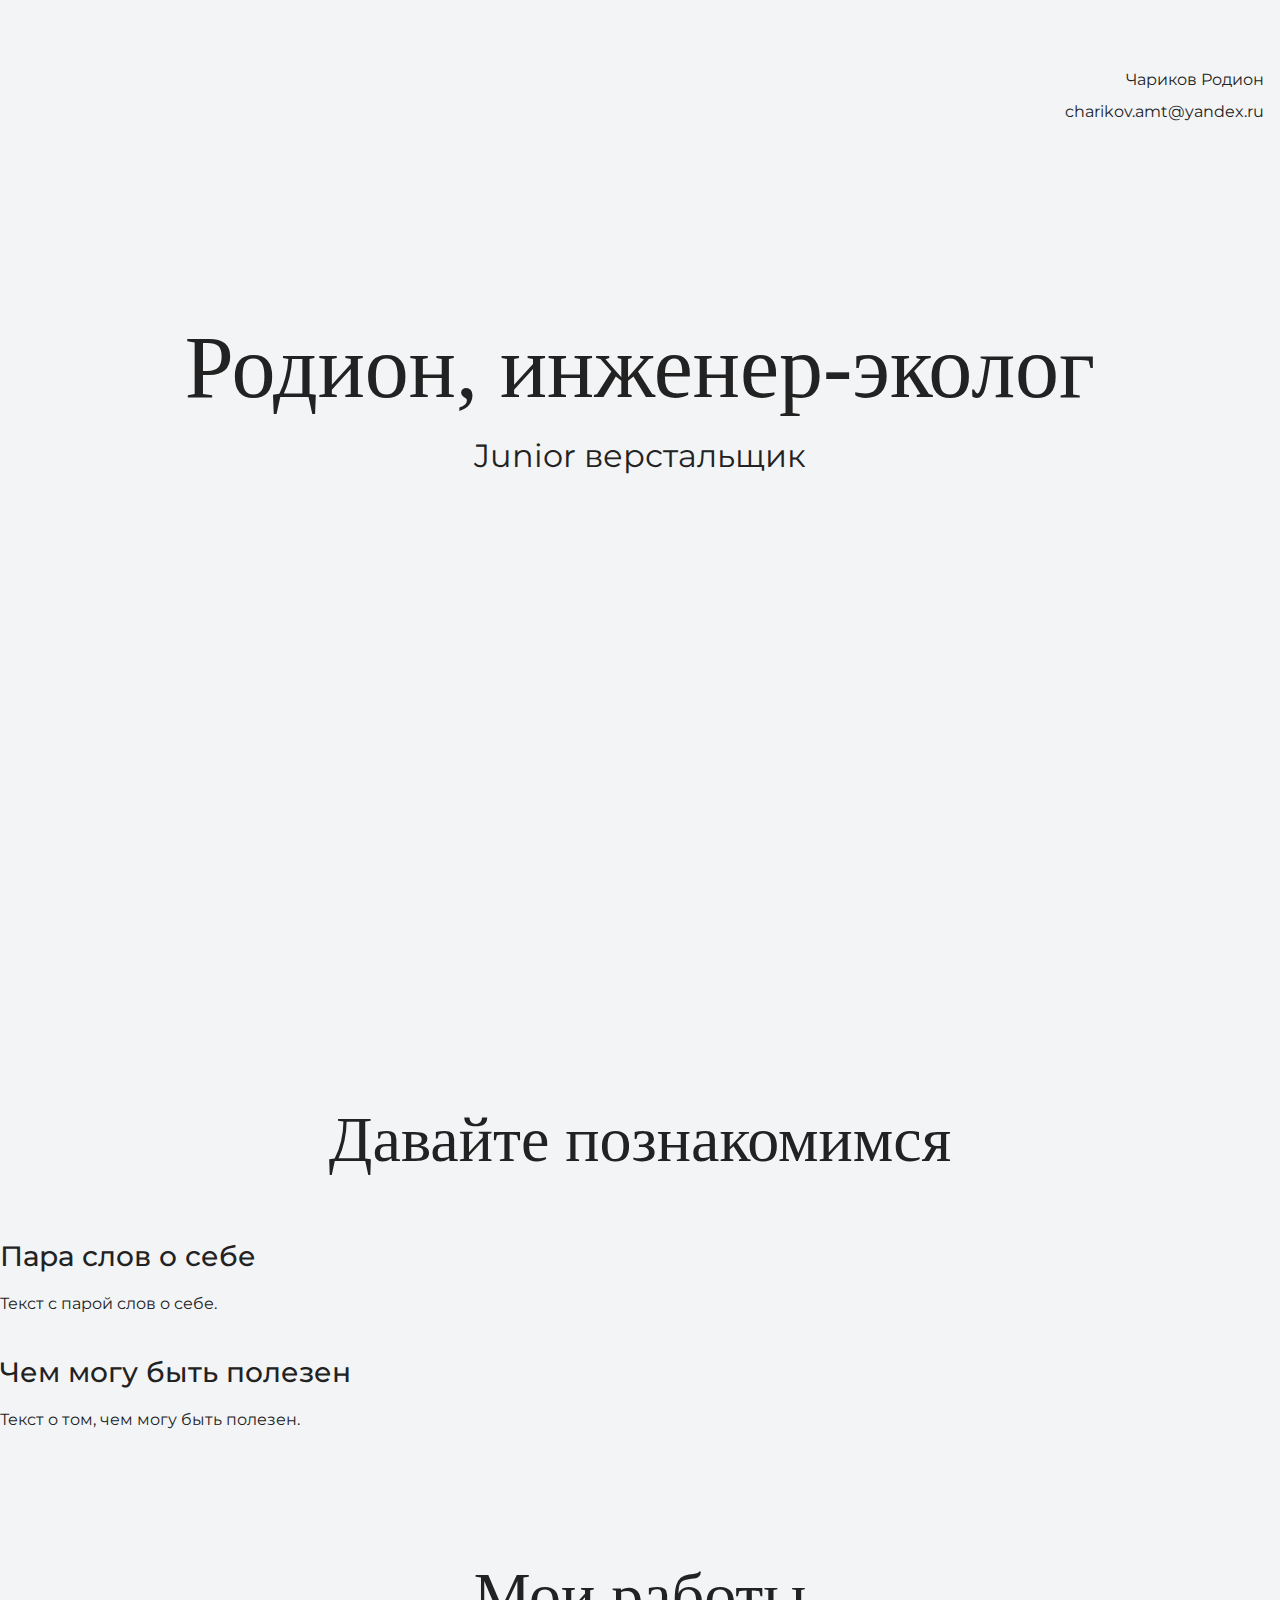
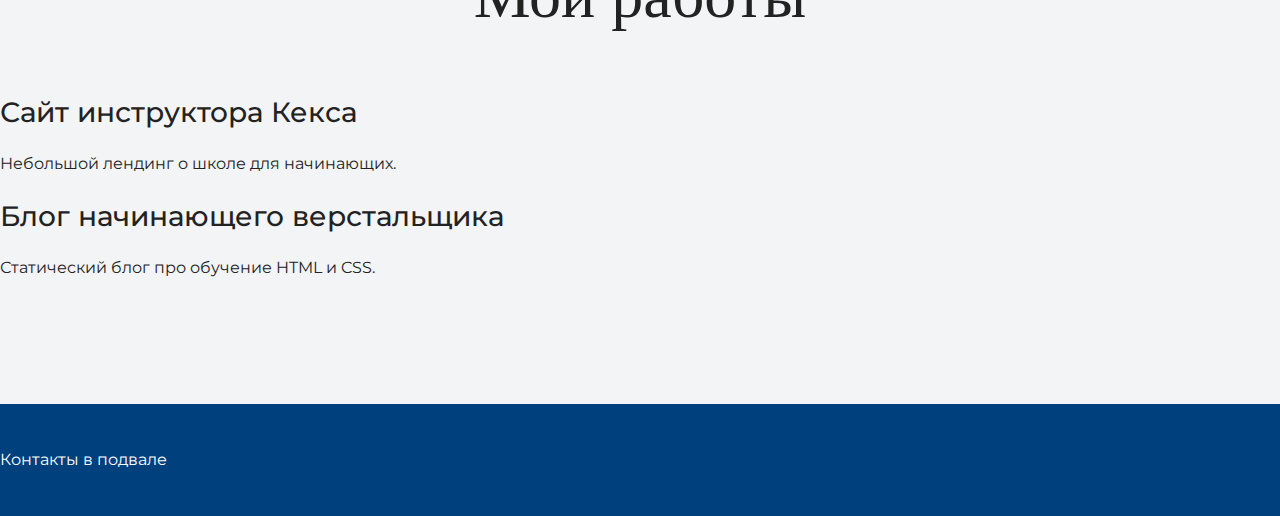
==== index.html @ d3b27a08 "Add files via upload" ====
<!DOCTYPE html>
<html lang="ru">
  <head>
    <meta charset="UTF-8">
    <link rel="stylesheet" href="style.css">
    <link href="https://fonts.googleapis.com/css?family=Montserrat:400,500,700|Old+Standard+TT&display=swap&subset=cyrillic" rel="stylesheet">
    <title>Портфолио Junior верстальщика</title>
  </head>

  <body>
    <header class="page-header">
      <div class="container">
        <br>Чариков Родион
        <br>charikov.amt@yandex.ru
        
      </div>
    </header>

    <section class="hero-image"><div class="container">
      <h1 class="heading">Родион, инженер-эколог</h1>
      <p>Junior верстальщик</p>
    </div></section>

    <section class="intro">
      <h2 class="subheading">Давайте познакомимся</h2>
      <h3>Пара слов о себе</h3>
      <p>Текст с парой слов о себе.</p>
      <h3>Чем могу быть полезен</h3>
      <p>Текст о том, чем могу быть полезен.</p>
    </section>

    <section class="portfolio">
      <h2 class="subheading">Мои работы</h2>

      <h3>Сайт инструктора Кекса</h3>
      <p>Небольшой лендинг о школе для начинающих.</p>

      <h3>Блог начинающего верстальщика</h3>
      <p>Статический блог про обучение HTML и CSS.</p>
    </section>

    <footer class="page-footer">
      Контакты в подвале
    </footer>
  </body>
</html>
---- style.css ----
body {
  margin: 0;
  min-width: 960px;
  font-family: "Montserrat", "Helvetica", "Arial", sans-serif;
  font-size: 16px;
  line-height: 32px;
  color: #222222;
  background-color: #f2f4f6;
  background-image: url("img/hero-bg.jpg");
  background-repeat: no-repeat;
  background-position: top center;
}

.container {
  max-width: 928px;
  margin: 0 auto;
  padding: 0 16px;
}

.page-header {
  margin: 0 0 160px;
  padding: 32px 0 32px;
}

.page-header .container,
.page-footer .container {
  max-width: 1408px;
  text-align: right;
}

.page-header a {
  margin-left: 56px;
  color: #288be6;
  text-decoration: none;
  background-repeat: no-repeat;
  background-position: left;
}

.header-email {
  padding-left: 30px;
  background-image: url("img/icon-email-header.svg");
}

.header-phone {
  padding-left: 25px;
  background-image: url("img/icon-phone-header.svg");
}

.hero-image {
  margin-bottom: 620px;
}

.hero-image .container {
  max-width: 1408px;
  text-align: center;
}

.heading {
  margin: 0 0 16px;
  font-family: "Old Standard TT", "Times", "Times New Roman", serif;
  font-size: 88px;
  line-height: 96px;
  font-weight: 400;
}

.hero-image p {
  margin: 0;
  font-size: 32px;
  line-height: 48px;
}

.intro {
  margin: 0 0 120px;
}

.subheading {
  margin: 0 0 56px;
  font-family: "Old Standard TT", "Times", "Times New Roman", serif;
  font-size: 64px;
  line-height: 80px;
  font-weight: 400;
  text-align: center;
}

.user-image {
  margin: 0 0 32px;
  text-align: center;
}

.intro h3,
.portfolio h3 {
  margin: 0 0 12px;
  font-size: 28px;
  line-height: 40px;
  font-weight: 500;
}

.intro p {
  margin: 0 0 32px;
}

.skills-list {
  margin: 0;
  padding: 0;
}

.skills-list dt {
  padding-left: 32px;
  background-repeat: no-repeat;
  background-position: left;
}

.skill-html {
  background-image: url("img/icon-html.svg");
}

.skill-css {
  background-image: url("img/icon-css.svg");
}

.level {
  margin: 4px 0 16px;
  padding: 0;
  height: 14px;
  font-size: 0;
  background-color: #ffffff;
  border: 1px solid #86c3fa;
  border-radius: 8px;
}

.level div {
  margin: 1px;
  height: 12px;
  background-color: #288be6;
  border-radius: 6px;
}

.portfolio {
  margin: 0 0 120px;
}

.projects {
  margin: 0;
  padding: 0;
  list-style: none;
}

.projects li {
  margin: 0 0 80px;
}

.project-image {
  margin: 0 0 24px;
  text-align: center;
}

.projects p {
  margin: 0 0 24px;
}

.button {
  padding: 6px 20px;
  display: inline-block;
  vertical-align: baseline;
  text-decoration: none;
  text-transform: uppercase;
  border-radius: 4px;
  background-color: #288be6;
  color: #ffffff;
}

.page-footer {
  padding: 40px 0;
  background-color: #00417d;
  color: #ffffff;
}

.page-footer a {
  margin-left: 56px;
  color: inherit;
  text-decoration: none;
  background-repeat: no-repeat;
  background-position: left;
}

.footer-email {
  padding-left: 30px;
  background-image: url("img/icon-email-footer.svg");
}

.footer-phone {
  padding-left: 25px;
  background-image: url("img/icon-phone-footer.svg");
}
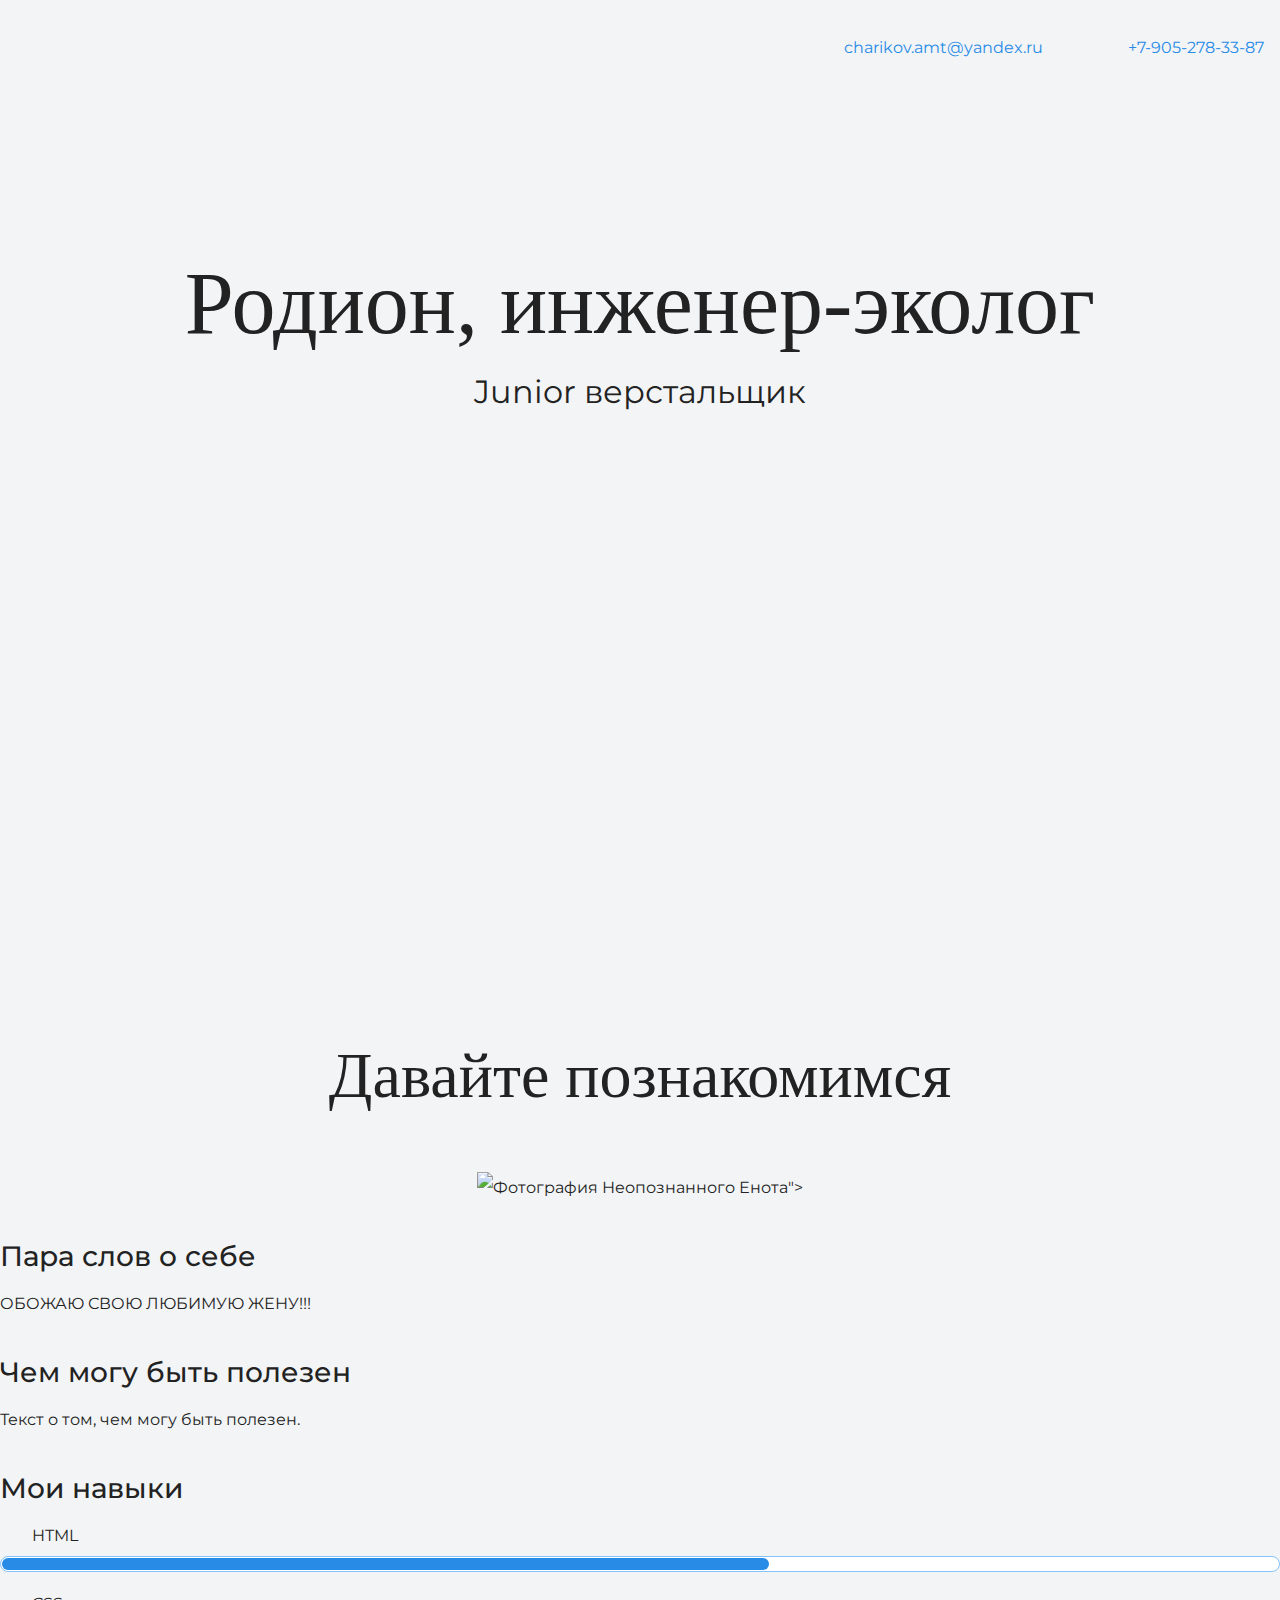
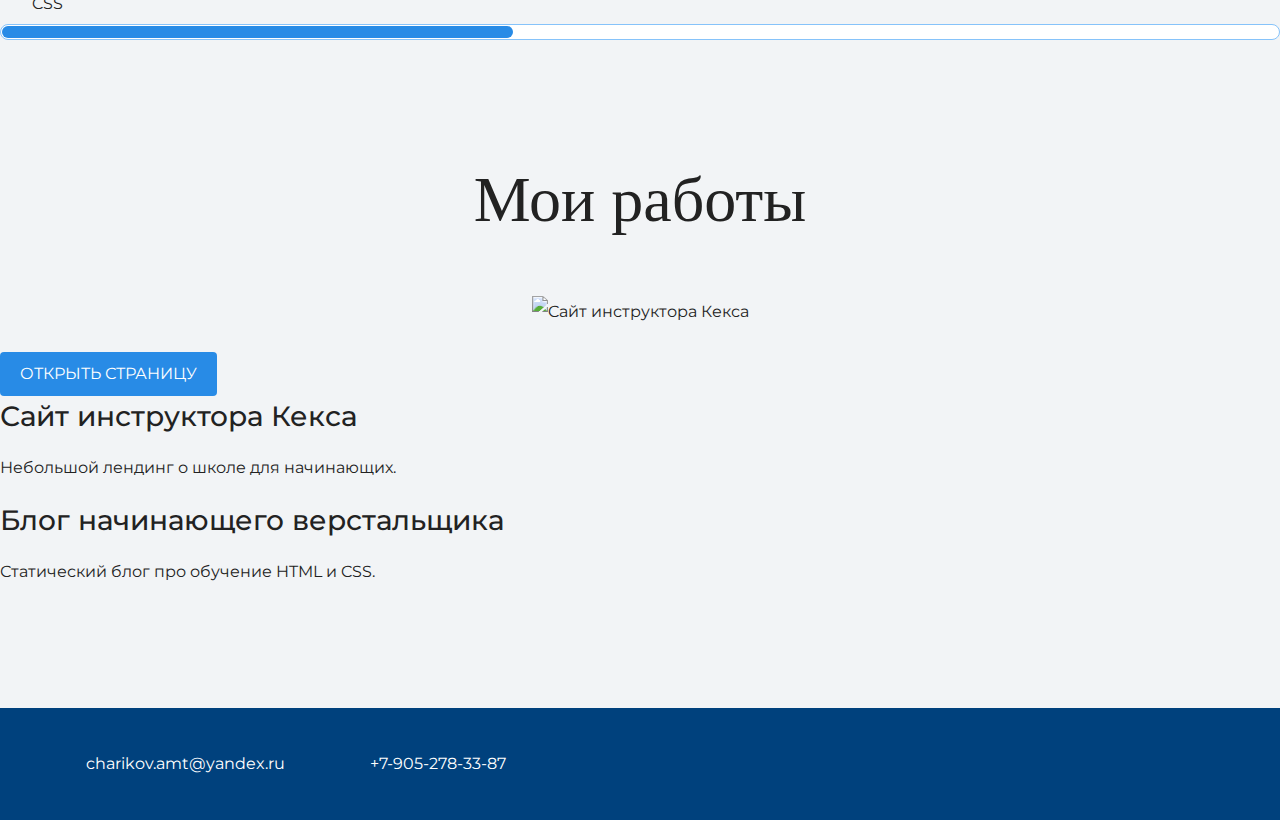
==== commit 10e5f2a0: "Add files via upload" ====
--- a/index.html
+++ b/index.html
@@ -10,9 +10,8 @@
   <body>
     <header class="page-header">
       <div class="container">
-        <br>Чариков Родион
-        <br>charikov.amt@yandex.ru
-        
+        <a class="header-email" href="mailto:charikov.amt@yandex.ru">charikov.amt@yandex.ru</a>
+        <a class="header-phone" href="tel:+79052783387">+7-905-278-33-87</a>
       </div>
     </header>
 
@@ -23,15 +22,30 @@
 
     <section class="intro">
       <h2 class="subheading">Давайте познакомимся</h2>
+      <figure class="user-image"><img src="files/user.jpg" width="928" height="536" alt="Фотография Неопознанного Енота">"></figure>
+      <div>
       <h3>Пара слов о себе</h3>
-      <p>Текст с парой слов о себе.</p>
+      <p>ОБОЖАЮ СВОЮ ЛЮБИМУЮ ЖЕНУ!!!</p>
+      </div>
+      <div>
       <h3>Чем могу быть полезен</h3>
       <p>Текст о том, чем могу быть полезен.</p>
+      </div>
+      <div class="skills">
+        <h3>Мои навыки</h3>
+        <dl class="skills-list">
+          <dt class="skill-html">HTML</dt>
+          <dd class="level"><div style="width: 60%;">60%</div></dd>
+          <dt class="skill-css">CSS</dt>
+          <dd class="level"><div style="width: 40%;">40%</div></dd>
+        </dl>
+      </div>
     </section>
 
     <section class="portfolio">
       <h2 class="subheading">Мои работы</h2>
-
+<figure class="project-image"> <img src="files/project.jpg" width="928" height="536" alt="Cайт инструктора Кекса"> </figure>
+<a class="button" href="source/project/index.html">Открыть страницу</a>
       <h3>Сайт инструктора Кекса</h3>
       <p>Небольшой лендинг о школе для начинающих.</p>
 
@@ -40,7 +54,10 @@
     </section>
 
     <footer class="page-footer">
-      Контакты в подвале
+      <DIV CLASSS="container" >
+        <a class="footer-email" href="mailto:charikov.amt@yandex.ru">charikov.amt@yandex.ru</a>
+        <a class="footer-phone" href="tel:+79052783387">+7-905-278-33-87</a>
+      </DIV>
     </footer>
   </body>
 </html>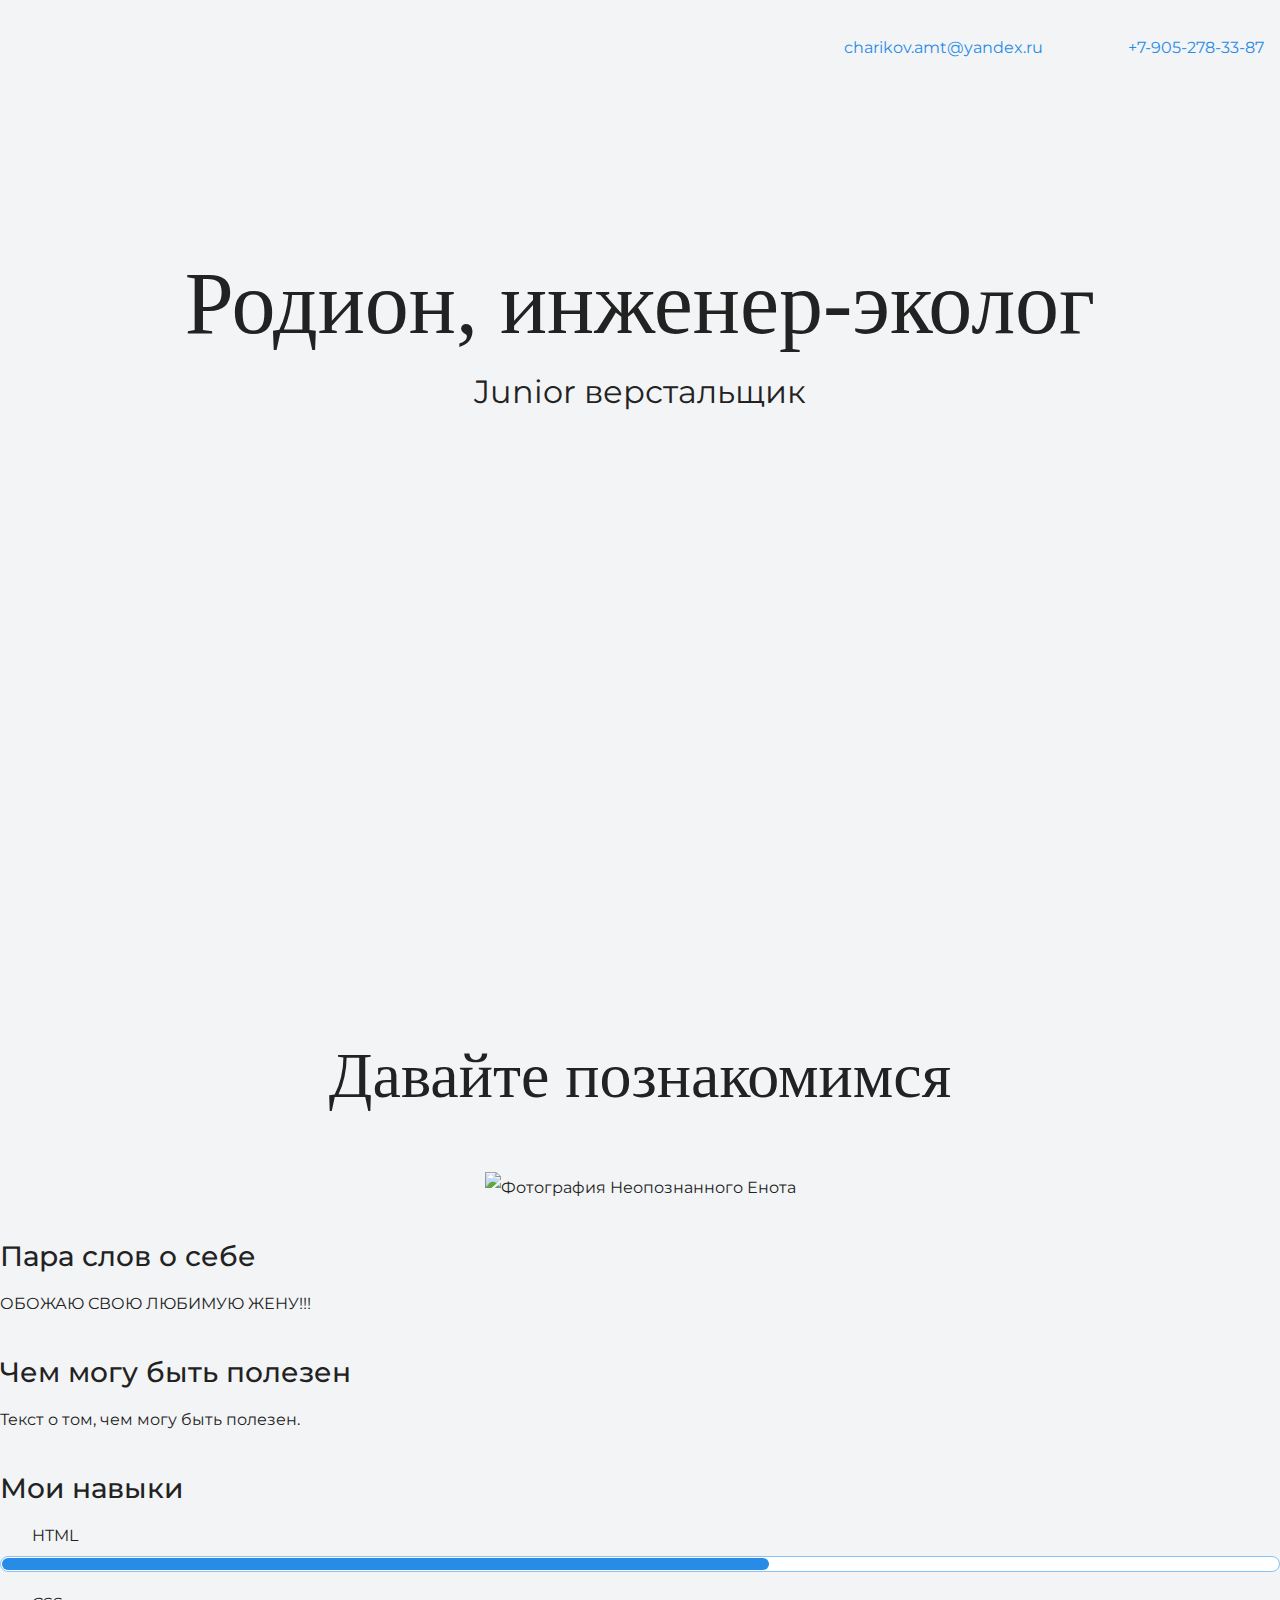
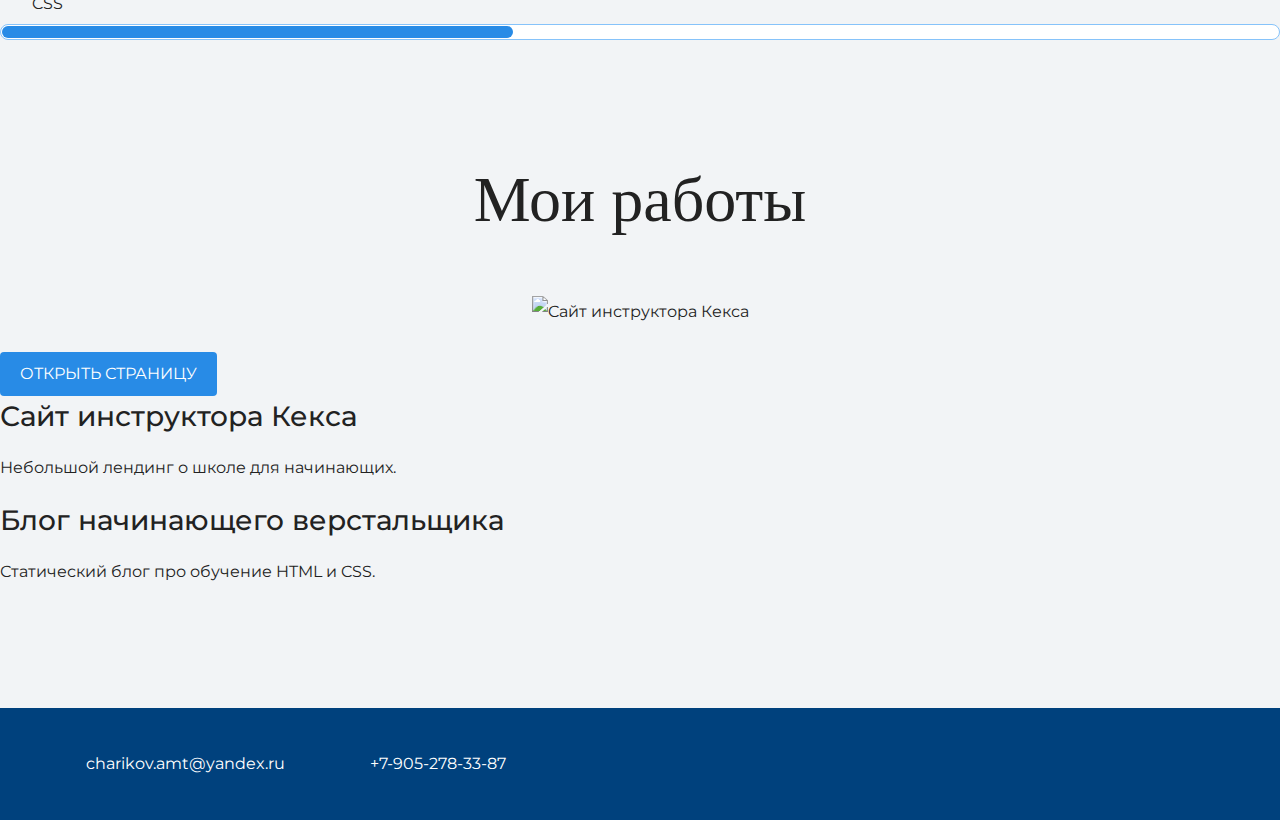
==== commit a546287e: "Add files via upload" ====
--- a/index.html
+++ b/index.html
@@ -22,7 +22,7 @@
 
     <section class="intro">
       <h2 class="subheading">Давайте познакомимся</h2>
-      <figure class="user-image"><img src="files/user.jpg" width="928" height="536" alt="Фотография Неопознанного Енота">"></figure>
+      <figure class="user-image"><img src="files/user.jpg" width="928" height="536" alt="Фотография Неопознанного Енота"></figure>
       <div>
       <h3>Пара слов о себе</h3>
       <p>ОБОЖАЮ СВОЮ ЛЮБИМУЮ ЖЕНУ!!!</p>
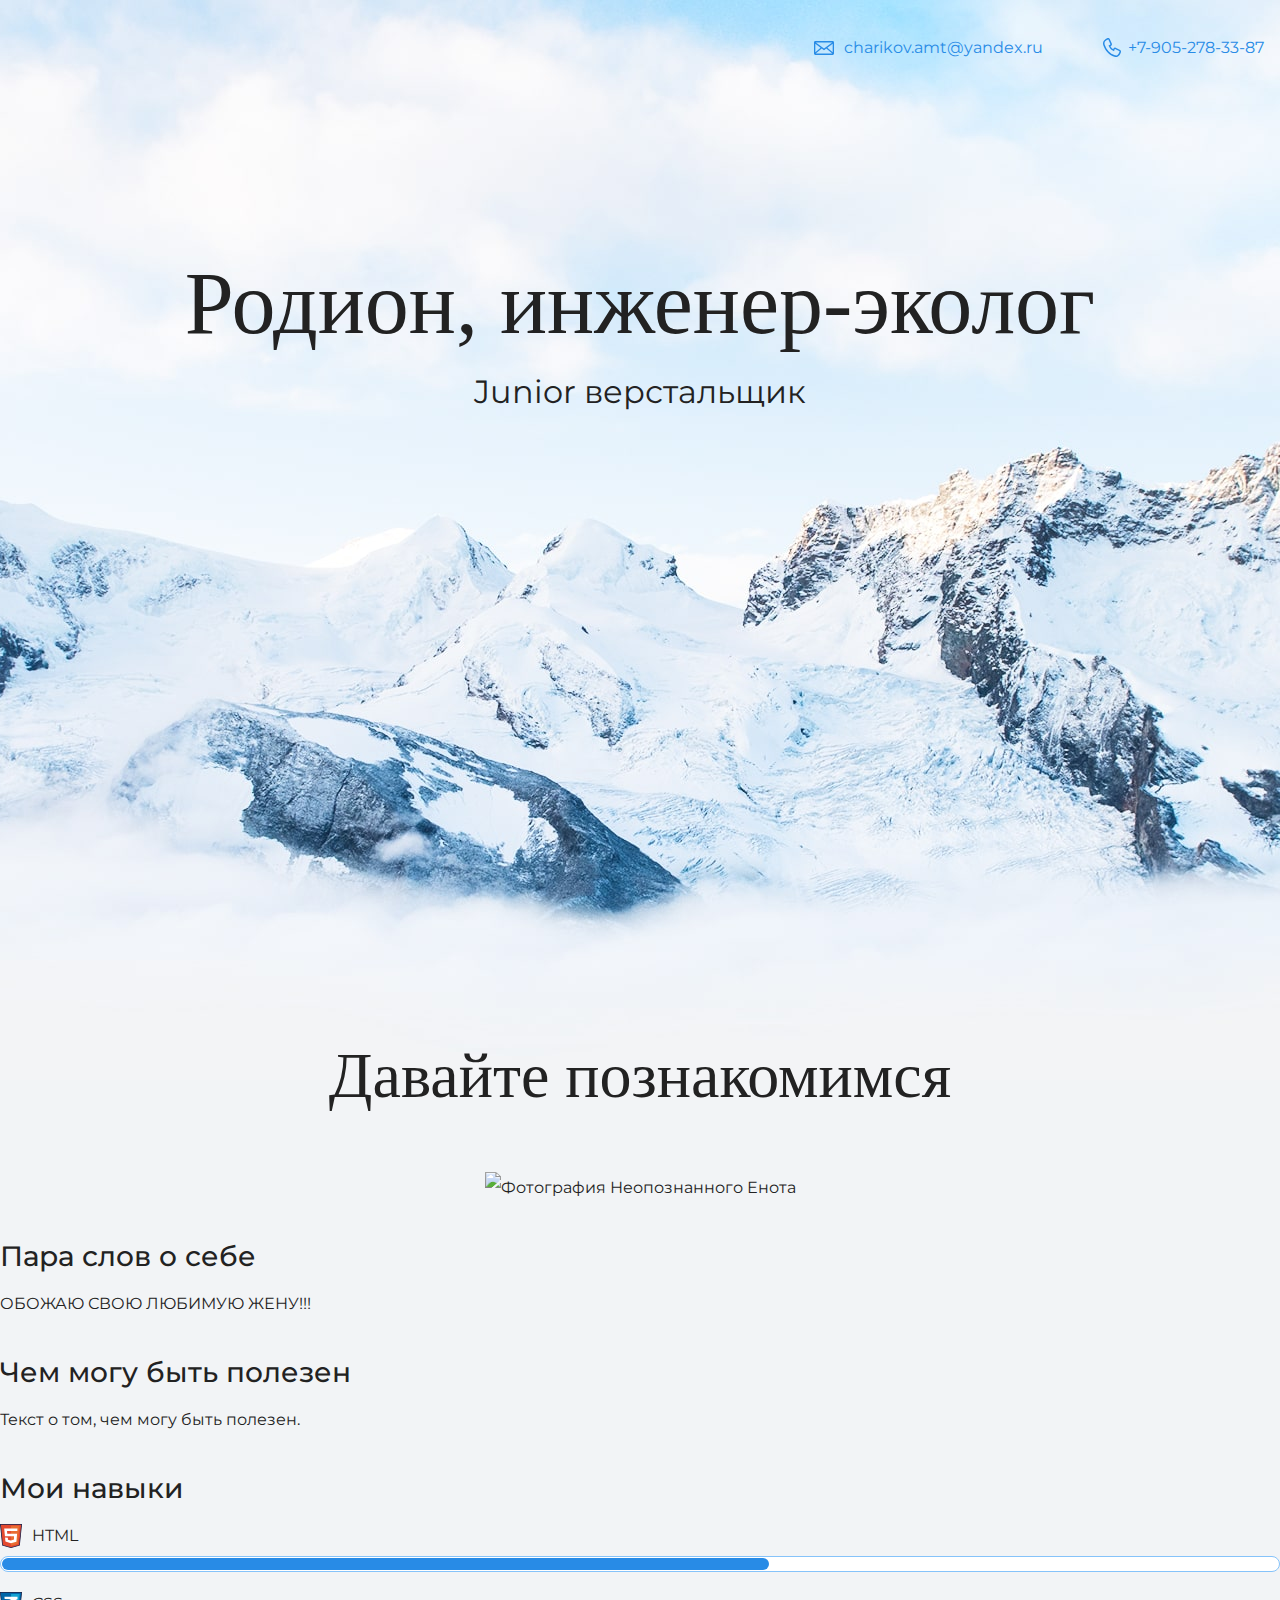
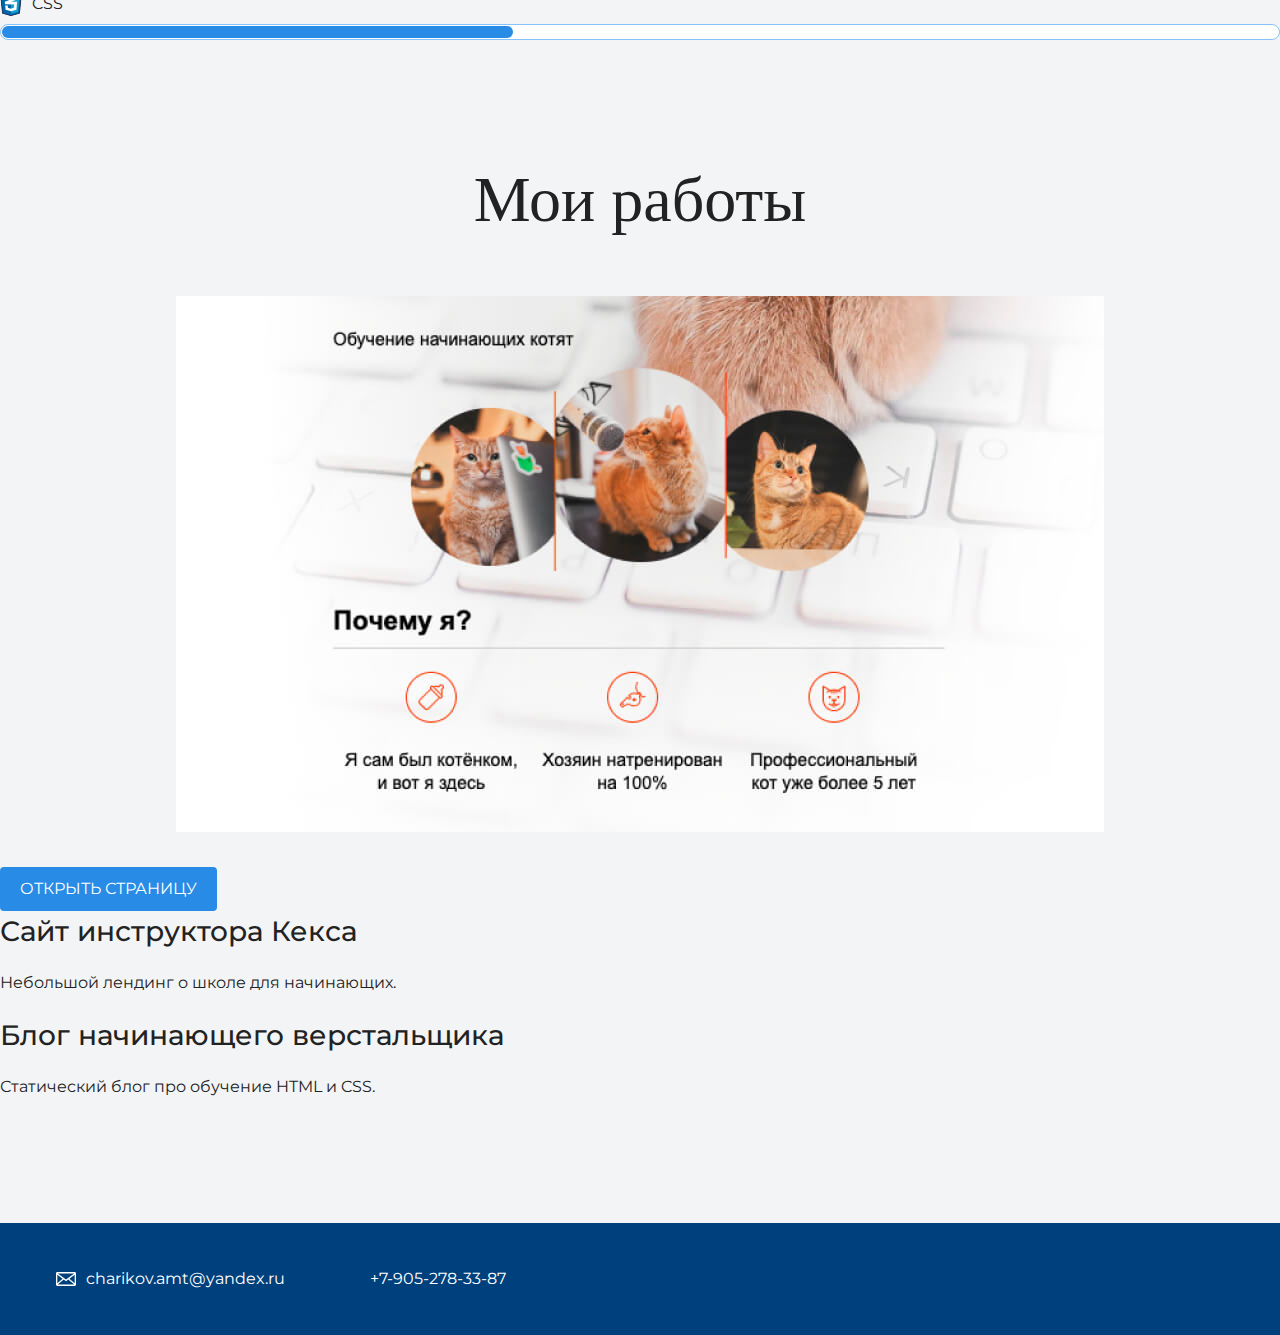
==== commit 4b622a03: "Update index.html" ====
--- a/index.html
+++ b/index.html
@@ -22,7 +22,7 @@
 
     <section class="intro">
       <h2 class="subheading">Давайте познакомимся</h2>
-      <figure class="user-image"><img src="files/user.jpg" width="928" height="536" alt="Фотография Неопознанного Енота"></figure>
+      <figure class="user-image"><img src="user.jpg" width="928" height="536" alt="Фотография Неопознанного Енота"></figure>
       <div>
       <h3>Пара слов о себе</h3>
       <p>ОБОЖАЮ СВОЮ ЛЮБИМУЮ ЖЕНУ!!!</p>
@@ -44,8 +44,8 @@
 
     <section class="portfolio">
       <h2 class="subheading">Мои работы</h2>
-<figure class="project-image"> <img src="files/project.jpg" width="928" height="536" alt="Cайт инструктора Кекса"> </figure>
-<a class="button" href="source/project/index.html">Открыть страницу</a>
+<figure class="project-image"> <img src="project.jpg" width="928" height="536" alt="Cайт инструктора Кекса"> </figure>
+<a class="button" href="index-project.html">Открыть страницу</a>
       <h3>Сайт инструктора Кекса</h3>
       <p>Небольшой лендинг о школе для начинающих.</p>
 
@@ -60,4 +60,4 @@
       </DIV>
     </footer>
   </body>
-</html>+</html>
--- a/style.css
+++ b/style.css
@@ -6,7 +6,7 @@
   line-height: 32px;
   color: #222222;
   background-color: #f2f4f6;
-  background-image: url("img/hero-bg.jpg");
+  background-image: url("hero-bg.jpg");
   background-repeat: no-repeat;
   background-position: top center;
 }
@@ -38,12 +38,12 @@
 
 .header-email {
   padding-left: 30px;
-  background-image: url("img/icon-email-header.svg");
+  background-image: url("icon-email-header.svg");
 }
 
 .header-phone {
   padding-left: 25px;
-  background-image: url("img/icon-phone-header.svg");
+  background-image: url("icon-phone-header.svg");
 }
 
 .hero-image {
@@ -111,11 +111,11 @@
 }
 
 .skill-html {
-  background-image: url("img/icon-html.svg");
+  background-image: url("icon-html.svg");
 }
 
 .skill-css {
-  background-image: url("img/icon-css.svg");
+  background-image: url("icon-css.svg");
 }
 
 .level {
@@ -185,10 +185,10 @@
 
 .footer-email {
   padding-left: 30px;
-  background-image: url("img/icon-email-footer.svg");
+  background-image: url("icon-email-footer.svg");
 }
 
 .footer-phone {
   padding-left: 25px;
   background-image: url("img/icon-phone-footer.svg");
-}+}
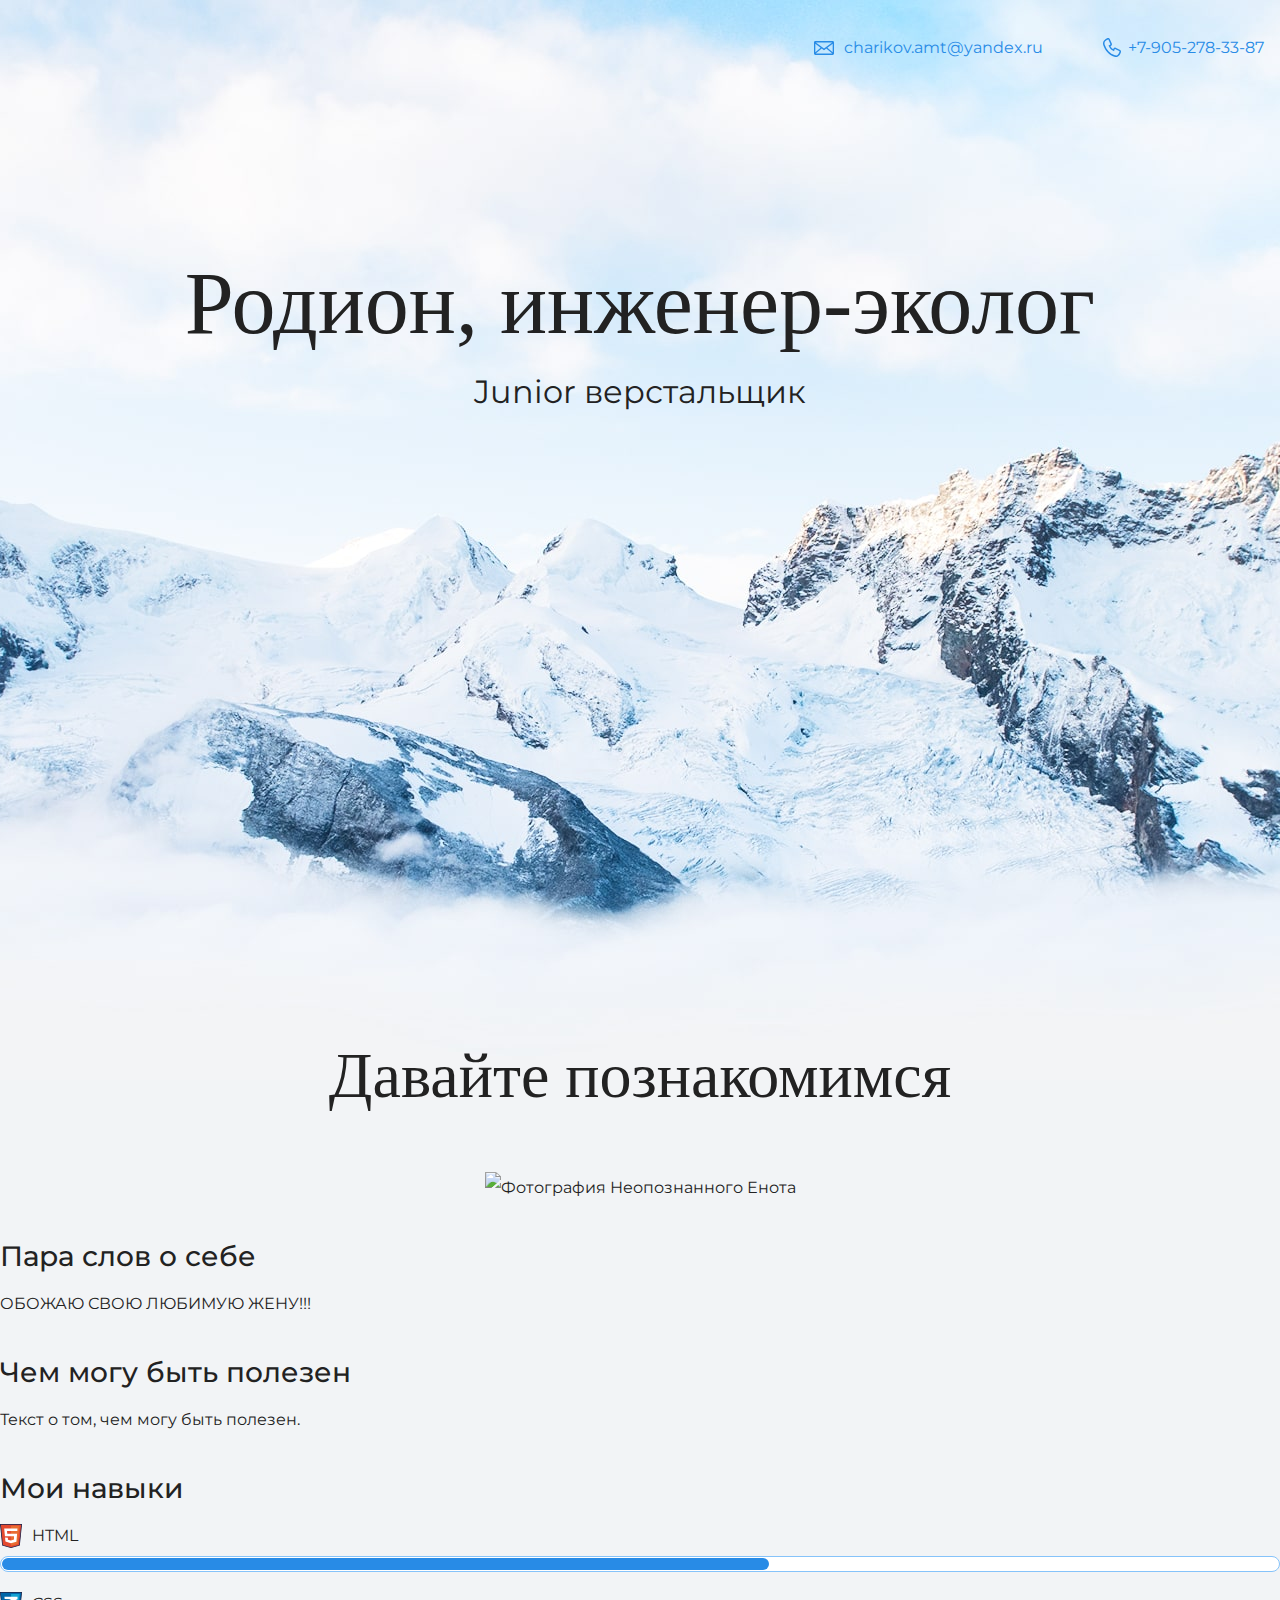
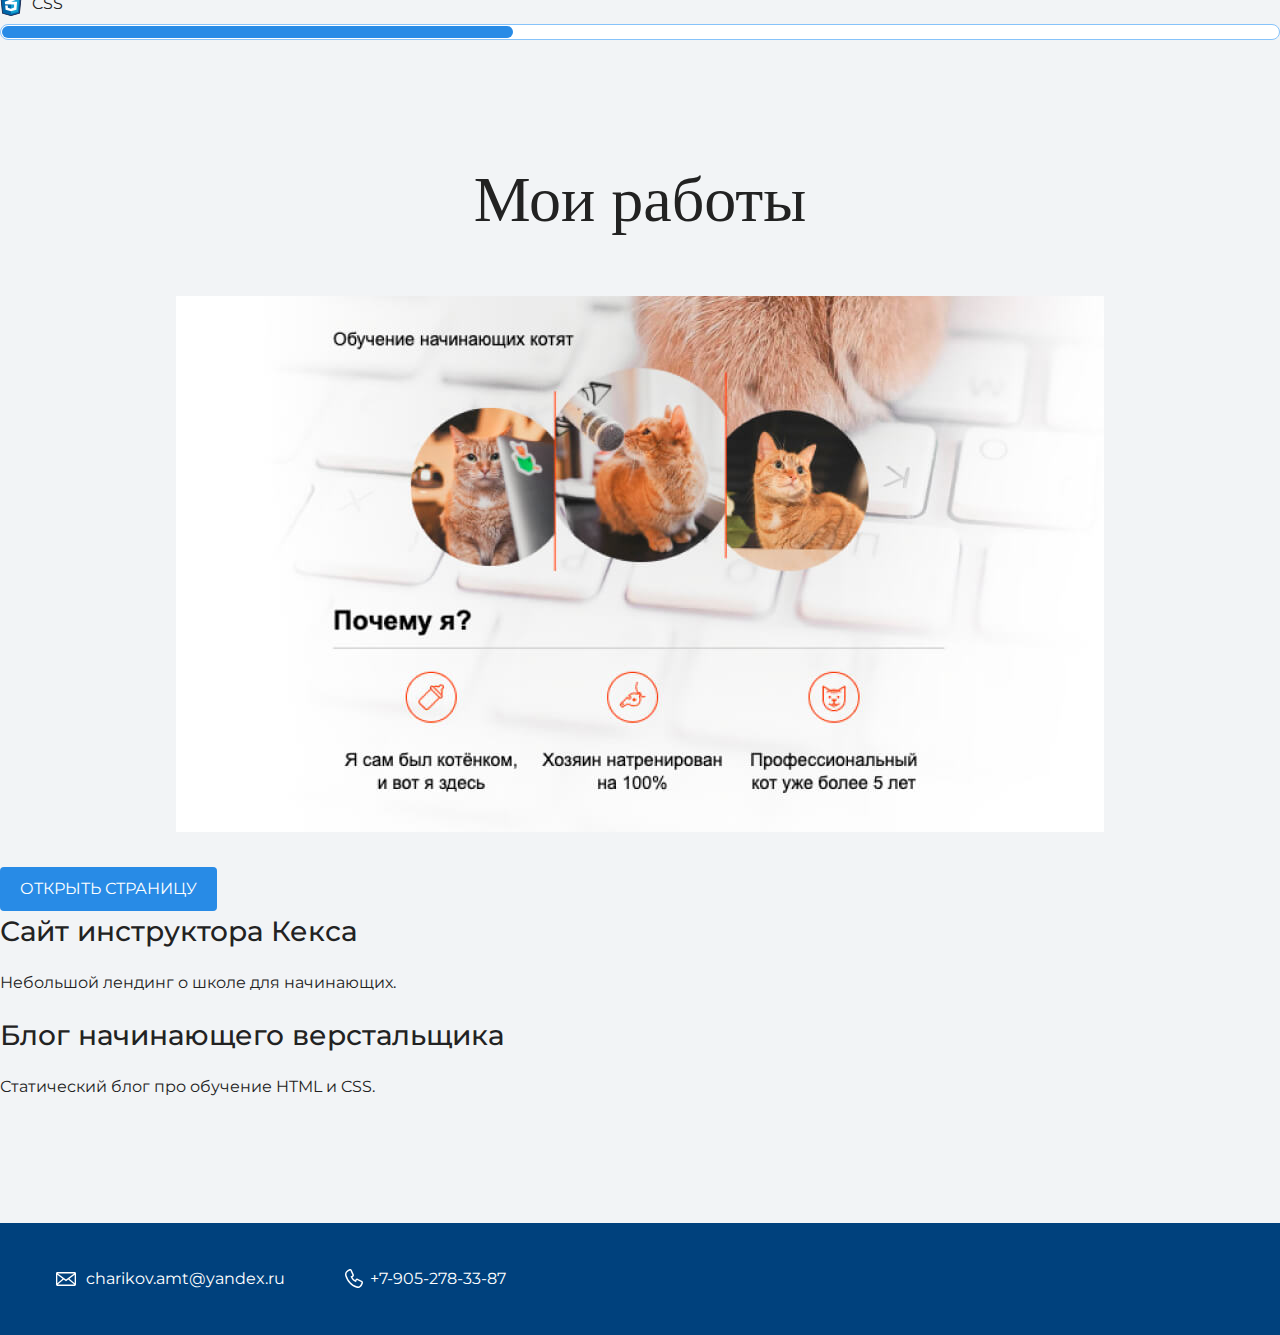
==== commit 1fb405fb: "Add files via upload" ====
--- a/index.html
+++ b/index.html
@@ -22,7 +22,7 @@
 
     <section class="intro">
       <h2 class="subheading">Давайте познакомимся</h2>
-      <figure class="user-image"><img src="user.jpg" width="928" height="536" alt="Фотография Неопознанного Енота"></figure>
+      <figure class="user-image"><img src="files/user.jpg" width="928" height="536" alt="Фотография Неопознанного Енота"></figure>
       <div>
       <h3>Пара слов о себе</h3>
       <p>ОБОЖАЮ СВОЮ ЛЮБИМУЮ ЖЕНУ!!!</p>
@@ -44,8 +44,8 @@
 
     <section class="portfolio">
       <h2 class="subheading">Мои работы</h2>
-<figure class="project-image"> <img src="project.jpg" width="928" height="536" alt="Cайт инструктора Кекса"> </figure>
-<a class="button" href="index-project.html">Открыть страницу</a>
+<figure class="project-image"> <img src="files/project.jpg" width="928" height="536" alt="Cайт инструктора Кекса"> </figure>
+<a class="button" href="source/project/index.html">Открыть страницу</a>
       <h3>Сайт инструктора Кекса</h3>
       <p>Небольшой лендинг о школе для начинающих.</p>
 
@@ -60,4 +60,4 @@
       </DIV>
     </footer>
   </body>
-</html>
+</html>--- a/style.css
+++ b/style.css
@@ -6,7 +6,7 @@
   line-height: 32px;
   color: #222222;
   background-color: #f2f4f6;
-  background-image: url("hero-bg.jpg");
+  background-image: url("img/hero-bg.jpg");
   background-repeat: no-repeat;
   background-position: top center;
 }
@@ -38,12 +38,12 @@
 
 .header-email {
   padding-left: 30px;
-  background-image: url("icon-email-header.svg");
+  background-image: url("img/icon-email-header.svg");
 }
 
 .header-phone {
   padding-left: 25px;
-  background-image: url("icon-phone-header.svg");
+  background-image: url("img/icon-phone-header.svg");
 }
 
 .hero-image {
@@ -111,11 +111,11 @@
 }
 
 .skill-html {
-  background-image: url("icon-html.svg");
+  background-image: url("img/icon-html.svg");
 }
 
 .skill-css {
-  background-image: url("icon-css.svg");
+  background-image: url("img/icon-css.svg");
 }
 
 .level {
@@ -185,10 +185,10 @@
 
 .footer-email {
   padding-left: 30px;
-  background-image: url("icon-email-footer.svg");
+  background-image: url("img/icon-email-footer.svg");
 }
 
 .footer-phone {
   padding-left: 25px;
   background-image: url("img/icon-phone-footer.svg");
-}
+}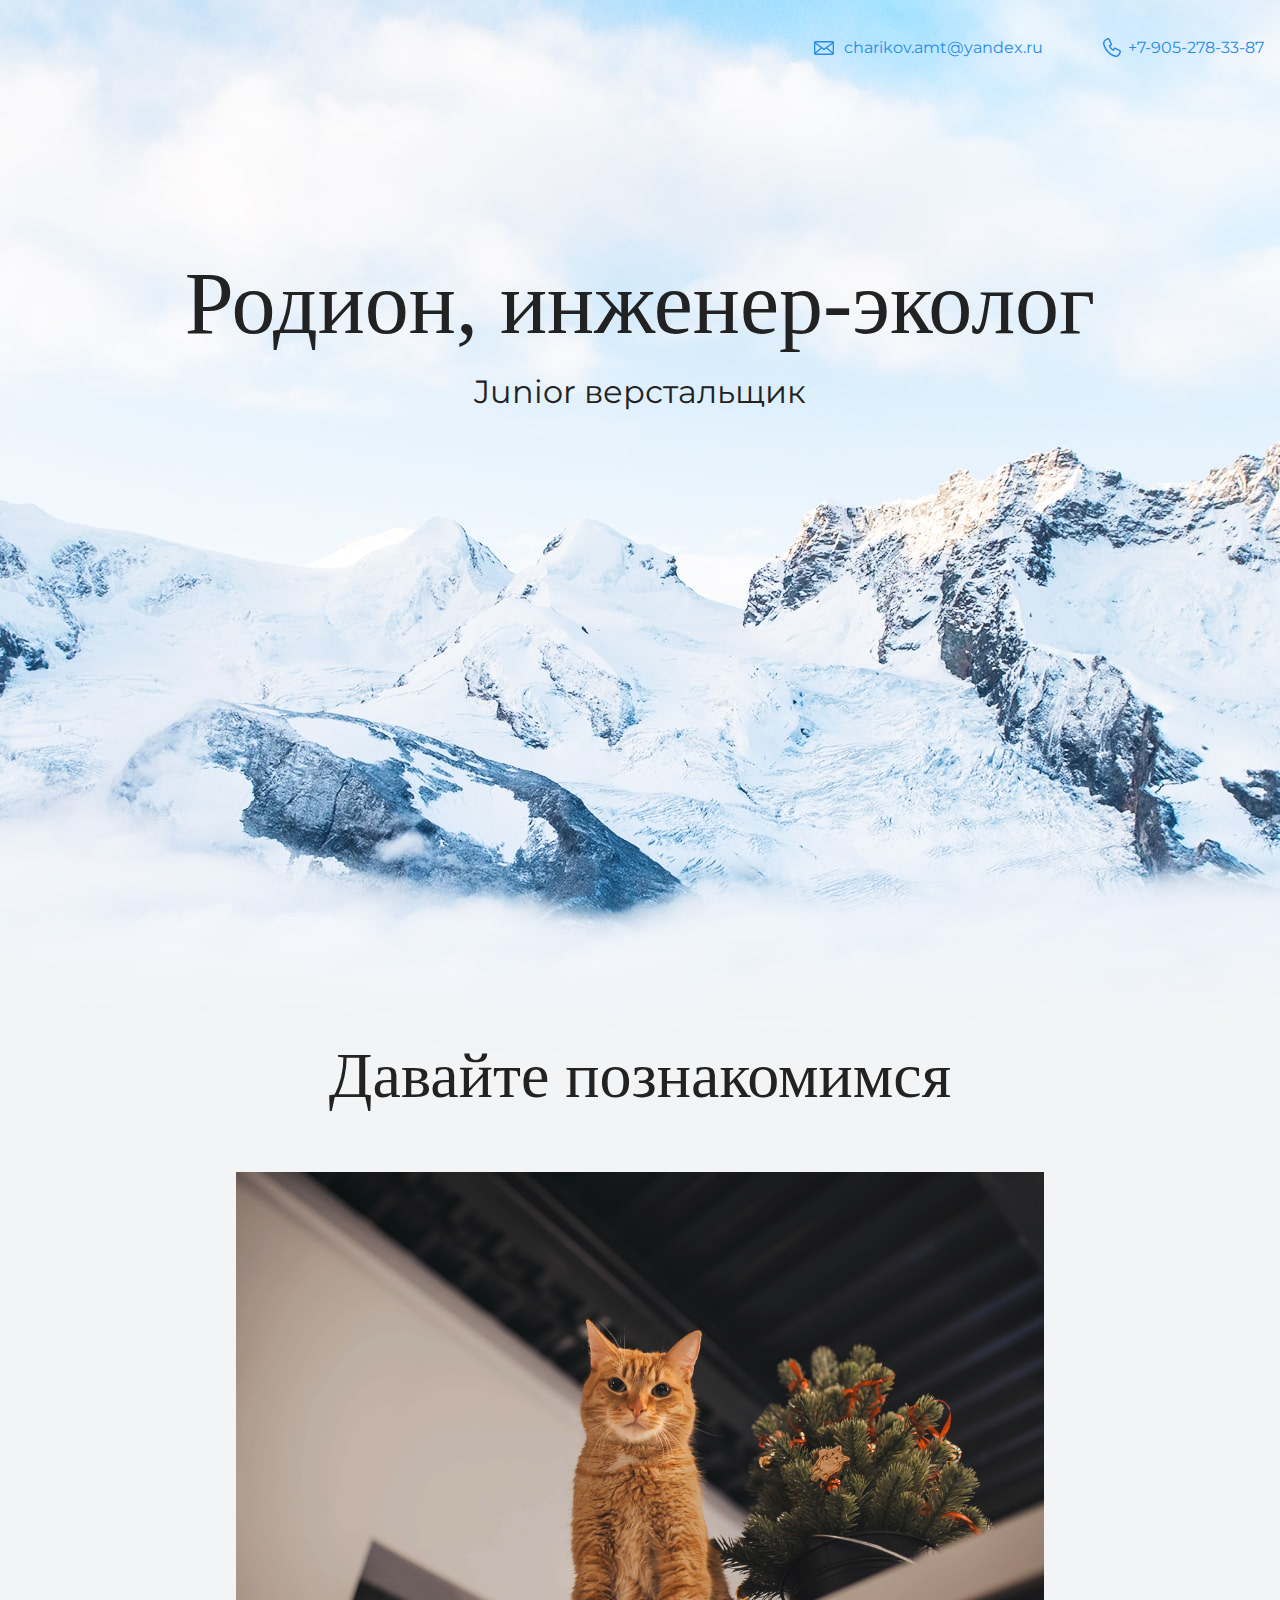
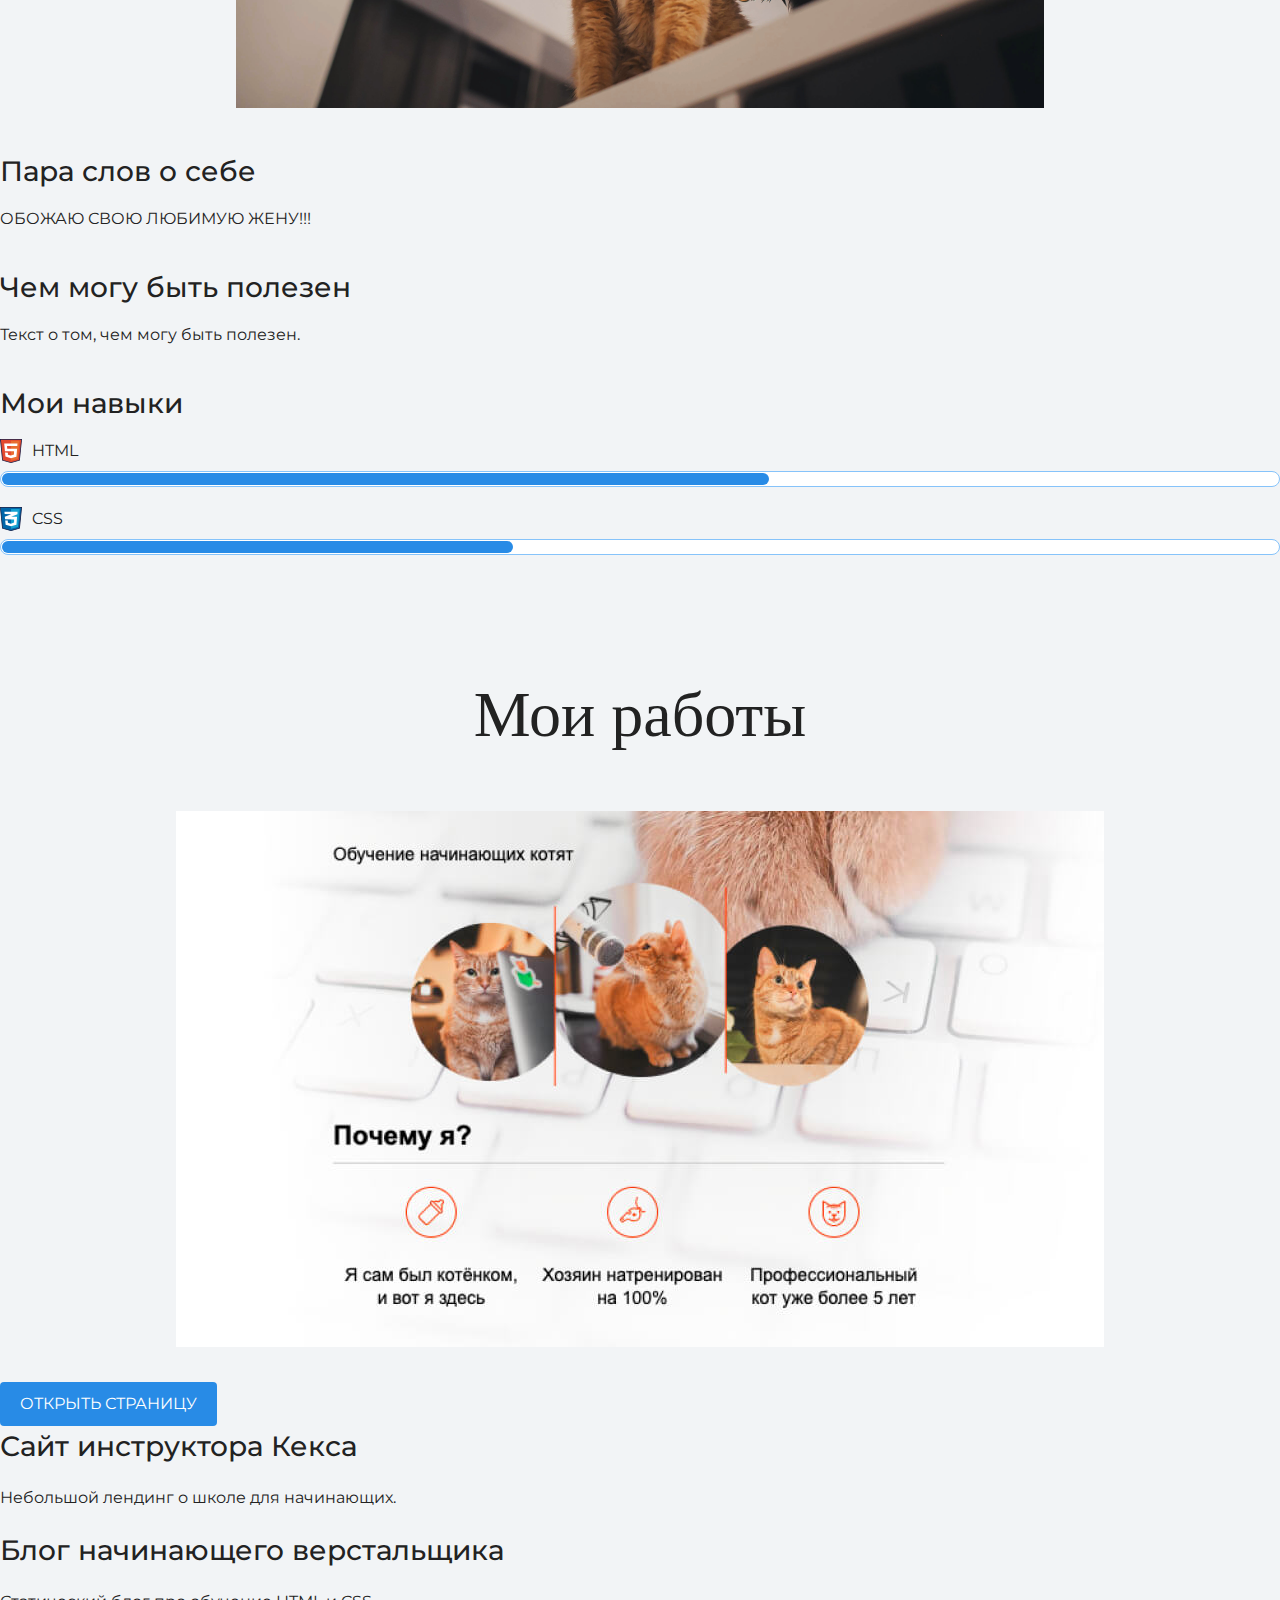
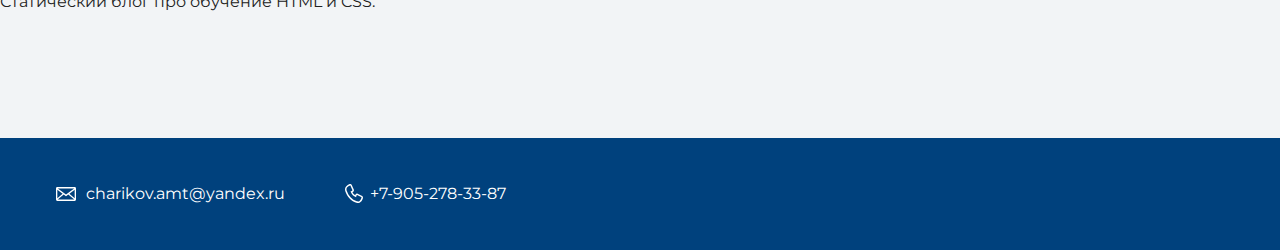
==== commit 01018c44: "Update index.html" ====
--- a/index.html
+++ b/index.html
@@ -22,7 +22,7 @@
 
     <section class="intro">
       <h2 class="subheading">Давайте познакомимся</h2>
-      <figure class="user-image"><img src="files/user.jpg" width="928" height="536" alt="Фотография Неопознанного Енота"></figure>
+      <figure class="user-image"><img src="files/user.jpg" height="536" alt="Фотография Неопознанного Енота"></figure>
       <div>
       <h3>Пара слов о себе</h3>
       <p>ОБОЖАЮ СВОЮ ЛЮБИМУЮ ЖЕНУ!!!</p>
@@ -60,4 +60,4 @@
       </DIV>
     </footer>
   </body>
-</html>+</html>
